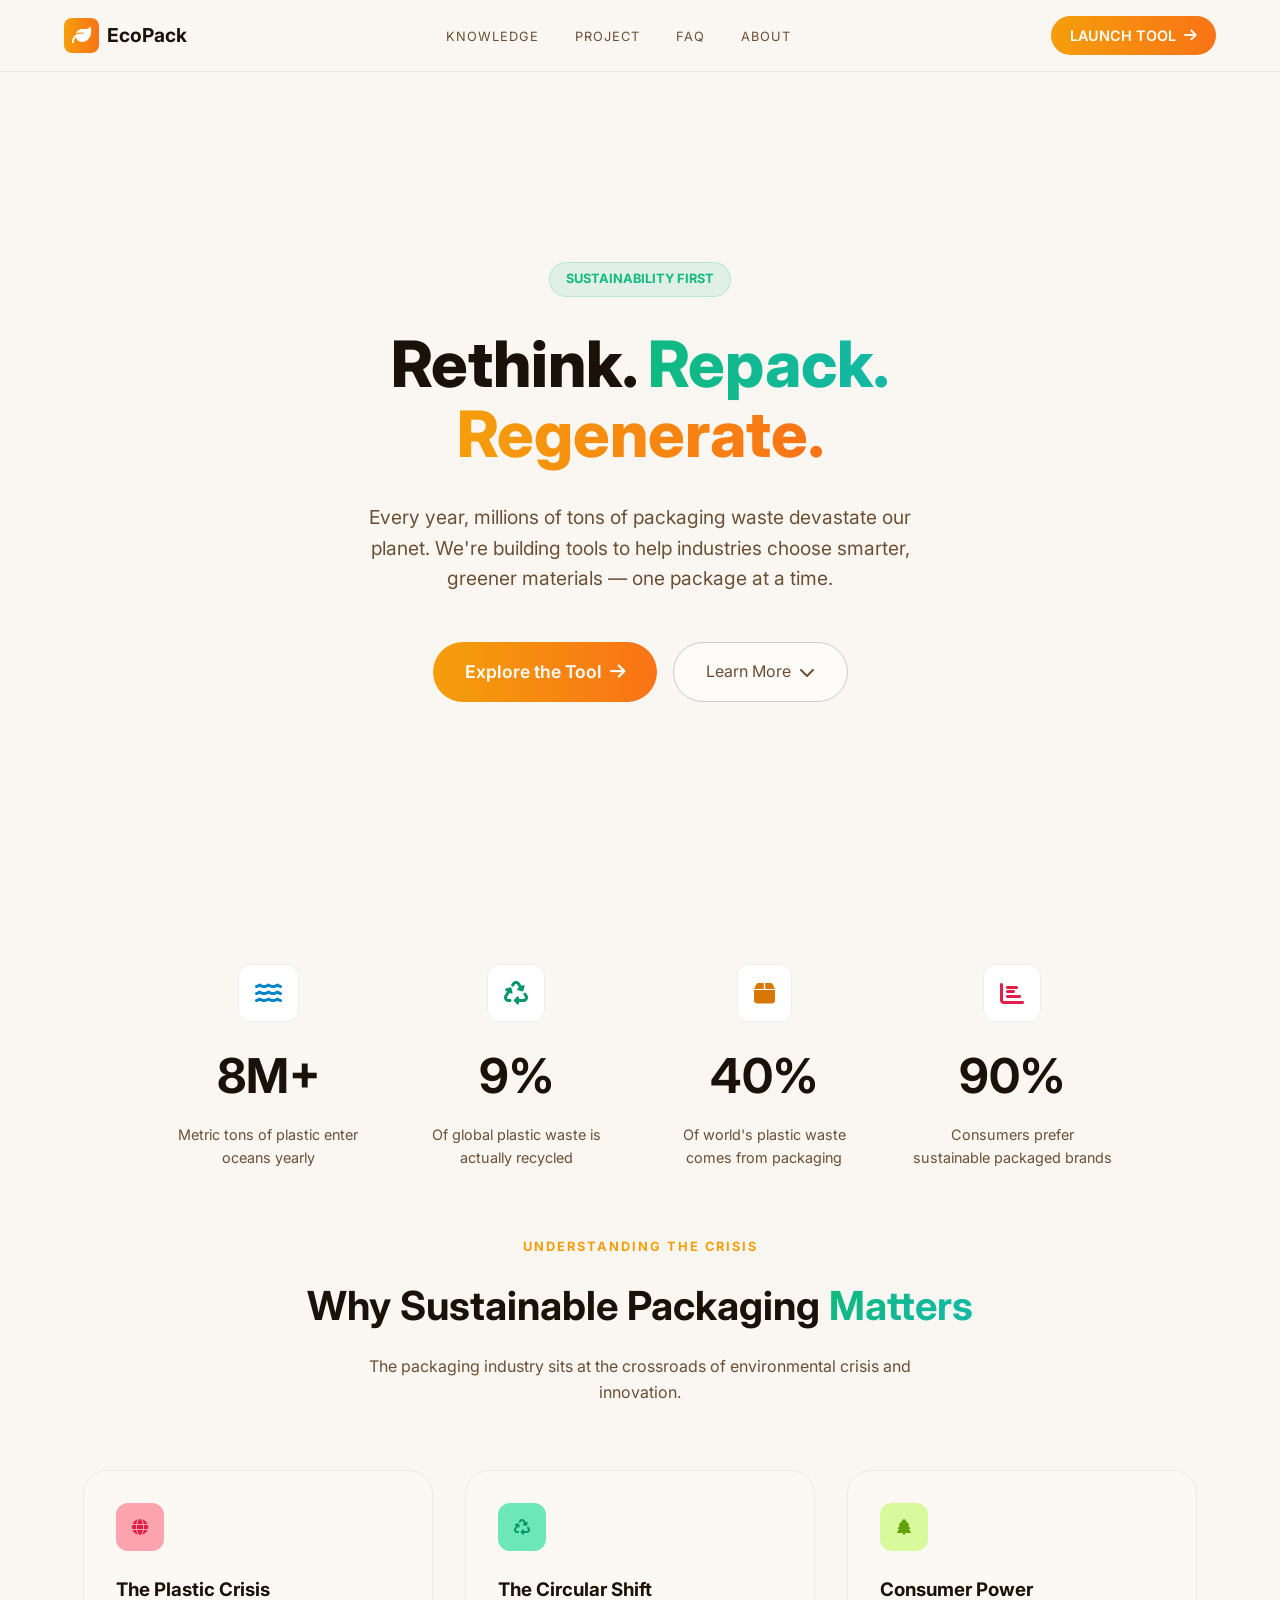
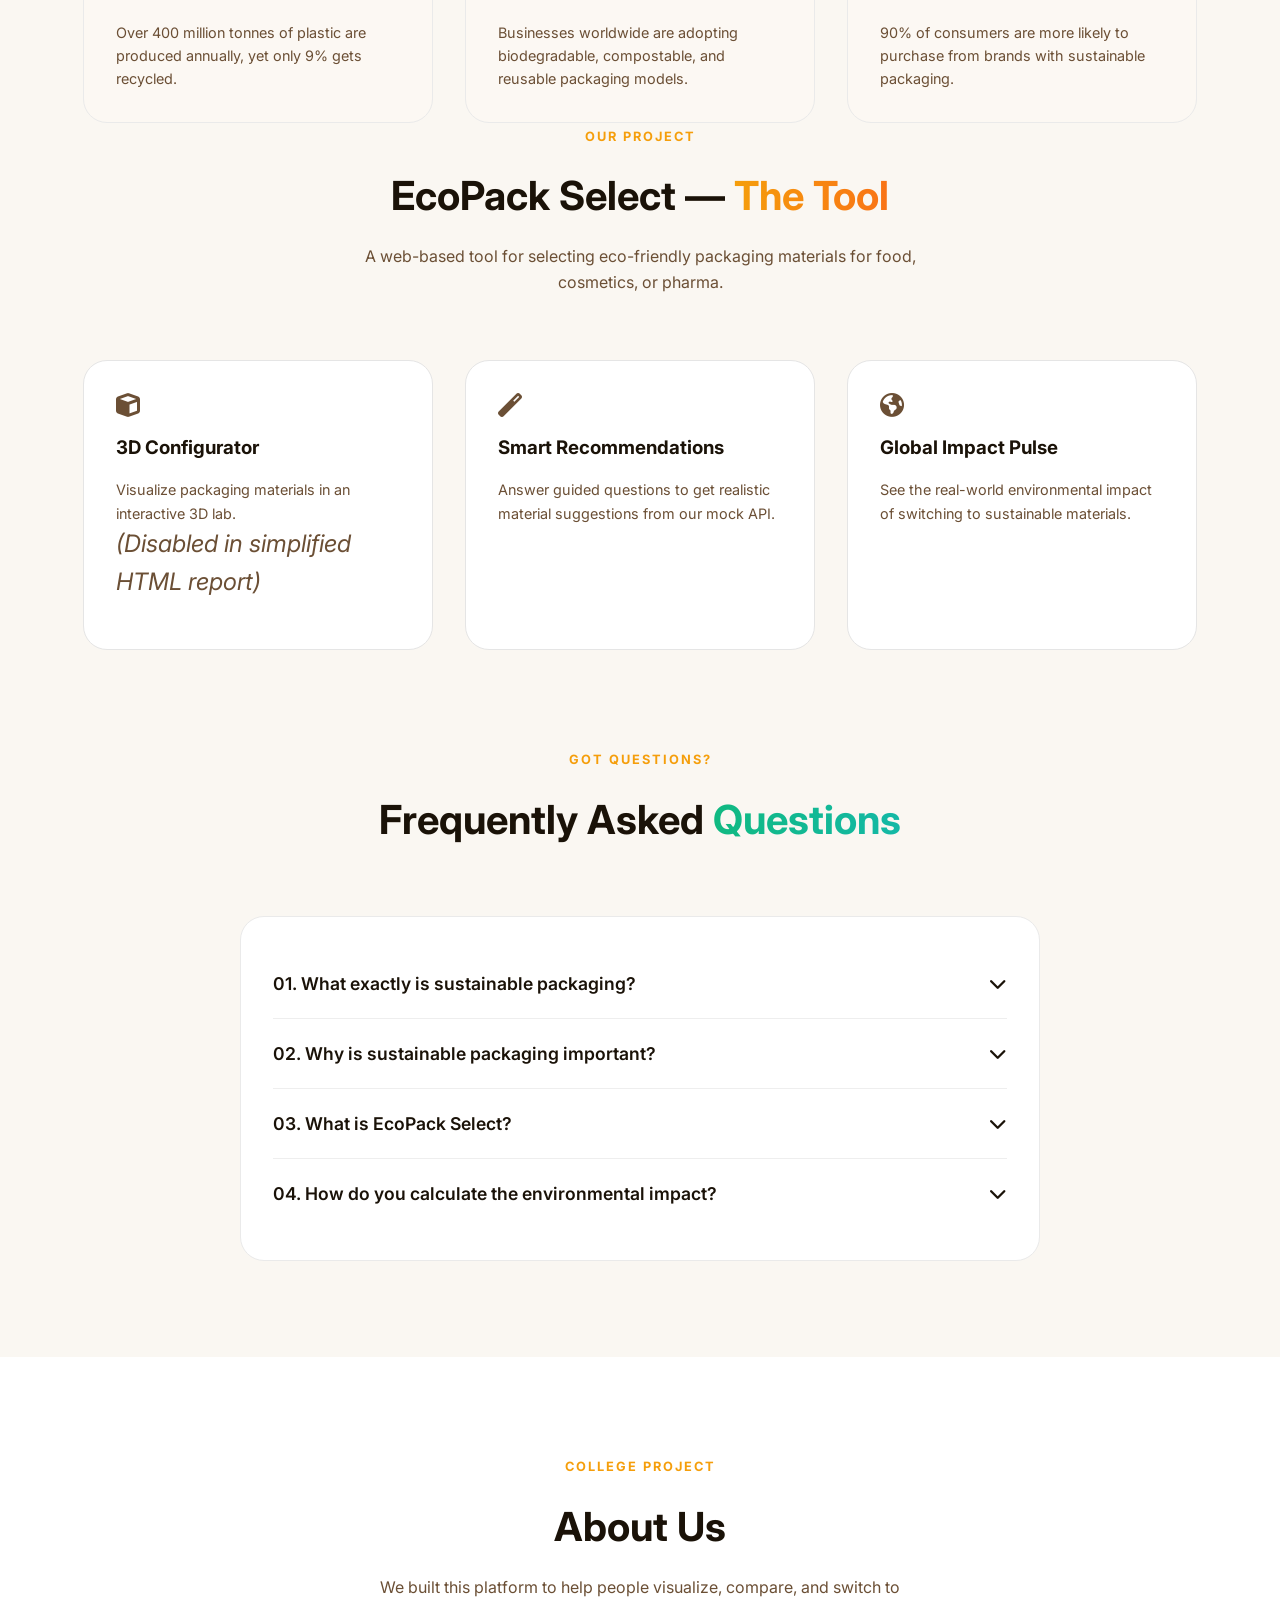
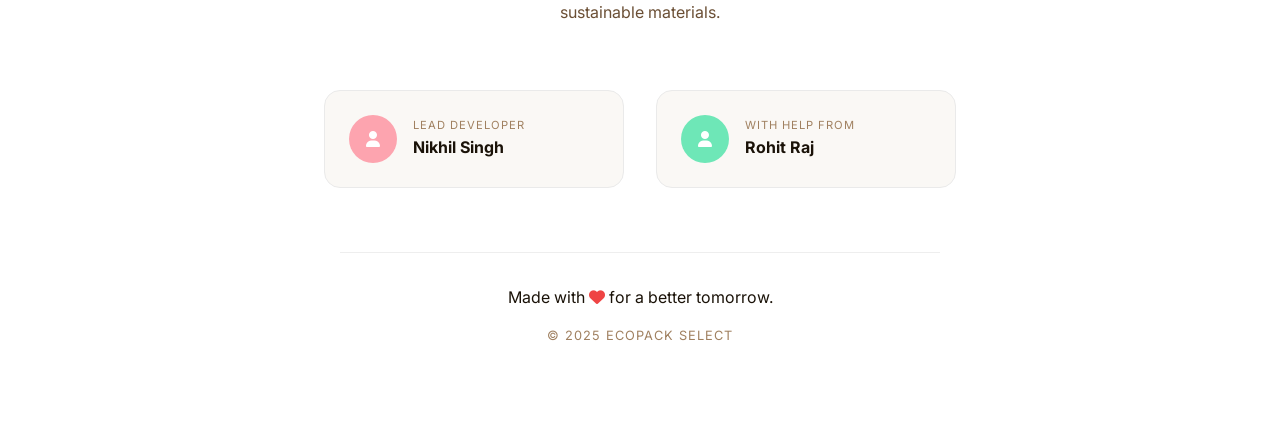
==== index.html @ 1fd07844 "add code" ====
<!DOCTYPE html>
<html lang="en">
<head>
    <meta charset="UTF-8">
    <meta name="viewport" content="width=device-width, initial-scale=1.0">
    <title>EcoPack Select - Sustainable Packaging</title>
    <link rel="stylesheet" href="css/style.css">
    <!-- Font Awesome for Icons -->
    <link rel="stylesheet" href="https://cdnjs.cloudflare.com/ajax/libs/font-awesome/6.4.0/css/all.min.css">
    <link href="https://api.fontshare.com/v2/css?f[]=clash-display@500,600,700&display=swap" rel="stylesheet">
    <link href="https://fonts.googleapis.com/css2?family=Inter:wght@400;500;600&display=swap" rel="stylesheet">
</head>
<body>
    <!-- ==========================================
         NAVIGATION BAR
         ========================================== -->
    <nav class="navbar">
        <div class="nav-container">
            <div class="logo">
                <i class="fas fa-leaf"></i>
                <span>EcoPack</span>
            </div>
            <div class="nav-links">
                <a href="#knowledge">KNOWLEDGE</a>
                <a href="#project">PROJECT</a>
                <a href="#faq">FAQ</a>
                <a href="#about">ABOUT</a>
            </div>
            <a href="tool.html" class="btn-primary">LAUNCH TOOL <i class="fas fa-arrow-right"></i></a>
        </div>
    </nav>

    <!-- ==========================================
         HERO SECTION
         ========================================== -->
    <header class="hero-section">
        <div class="hero-content">
            <div class="badge">SUSTAINABILITY FIRST</div>
            <h1 class="hero-title">
                Rethink. <span class="highlight-green">Repack.</span> <br> <span class="highlight-orange">Regenerate.</span>
            </h1>
            <p class="hero-subtitle">
                Every year, millions of tons of packaging waste devastate our planet.
                We're building tools to help industries choose smarter, greener materials — one package at a time.
            </p>
            <div class="hero-actions">
                <a href="tool.html" class="btn-primary lg">Explore the Tool <i class="fas fa-arrow-right"></i></a>
                <a href="#knowledge" class="btn-secondary">Learn More <i class="fas fa-chevron-down"></i></a>
            </div>
        </div>
    </header>

    <!-- ==========================================
         STATS SECTION
         ========================================== -->
    <section class="stats-section">
        <div class="stats-container">
            <div class="stat-item">
                <i class="fas fa-water icon-blue"></i>
                <h2>8M+</h2>
                <p>Metric tons of plastic enter oceans yearly</p>
            </div>
            <div class="stat-item">
                <i class="fas fa-recycle icon-green"></i>
                <h2>9%</h2>
                <p>Of global plastic waste is actually recycled</p>
            </div>
            <div class="stat-item">
                <i class="fas fa-box icon-orange"></i>
                <h2>40%</h2>
                <p>Of world's plastic waste comes from packaging</p>
            </div>
            <div class="stat-item">
                <i class="fas fa-chart-bar icon-red"></i>
                <h2>90%</h2>
                <p>Consumers prefer sustainable packaged brands</p>
            </div>
        </div>
    </section>

    <!-- ==========================================
         KNOWLEDGE SECTION
         ========================================== -->
    <section id="knowledge" class="knowledge-section">
        <div class="section-header">
            <span class="eyebrow">UNDERSTANDING THE CRISIS</span>
            <h2>Why Sustainable Packaging <span class="highlight-green">Matters</span></h2>
            <p>The packaging industry sits at the crossroads of environmental crisis and innovation.</p>
        </div>
        <div class="cards-container">
            <div class="card">
                <div class="card-icon red-bg"><i class="fas fa-globe"></i></div>
                <h3>The Plastic Crisis</h3>
                <p>Over 400 million tonnes of plastic are produced annually, yet only 9% gets recycled.</p>
            </div>
            <div class="card">
                <div class="card-icon green-bg"><i class="fas fa-recycle"></i></div>
                <h3>The Circular Shift</h3>
                <p>Businesses worldwide are adopting biodegradable, compostable, and reusable packaging models.</p>
            </div>
            <div class="card">
                <div class="card-icon lime-bg"><i class="fas fa-tree"></i></div>
                <h3>Consumer Power</h3>
                <p>90% of consumers are more likely to purchase from brands with sustainable packaging.</p>
            </div>
        </div>
    </section>

    <!-- ==========================================
         PROJECT SECTION
         ========================================== -->
    <section id="project" class="project-section">
        <div class="section-header">
            <span class="eyebrow">OUR PROJECT</span>
            <h2>EcoPack Select — <span class="highlight-orange">The Tool</span></h2>
            <p>A web-based tool for selecting eco-friendly packaging materials for food, cosmetics, or pharma.</p>
        </div>
        <div class="cards-container">
            <div class="card basic-card">
                <i class="fas fa-cube text-brown"></i>
                <h3>3D Configurator</h3>
                <p>Visualize packaging materials in an interactive 3D lab. <i>(Disabled in simplified HTML report)</i></p>
            </div>
            <div class="card basic-card">
                <i class="fas fa-magic text-brown"></i>
                <h3>Smart Recommendations</h3>
                <p>Answer guided questions to get realistic material suggestions from our mock API.</p>
            </div>
            <div class="card basic-card">
                <i class="fas fa-globe-americas text-brown"></i>
                <h3>Global Impact Pulse</h3>
                <p>See the real-world environmental impact of switching to sustainable materials.</p>
            </div>
        </div>
    </section>

    <!-- ==========================================
         FAQ SECTION
         ========================================== -->
    <section id="faq" class="faq-section">
        <div class="section-header">
            <span class="eyebrow">GOT QUESTIONS?</span>
            <h2>Frequently Asked <span class="highlight-green">Questions</span></h2>
        </div>
        <div class="faq-container" id="faq-container">
            <!-- FAQs injected by JavaScript -->
        </div>
    </section>

    <!-- ==========================================
         ABOUT US SECTION
         ========================================== -->
    <section id="about" class="about-section">
        <div class="section-header">
            <span class="eyebrow">COLLEGE PROJECT</span>
            <h2>About Us</h2>
            <p>We built this platform to help people visualize, compare, and switch to sustainable materials.</p>
        </div>
        <div class="team-container">
            <div class="team-card">
                <div class="avatar red-bg"><i class="fas fa-user"></i></div>
                <div>
                    <div class="role">LEAD DEVELOPER</div>
                    <div class="name">Nikhil Singh</div>
                </div>
            </div>
            <div class="team-card">
                <div class="avatar green-bg"><i class="fas fa-user"></i></div>
                <div>
                    <div class="role">WITH HELP FROM</div>
                    <div class="name">Rohit Raj</div>
                </div>
            </div>
        </div>
        <div class="footer">
            <p>Made with <i class="fas fa-heart text-red"></i> for a better tomorrow.</p>
            <p class="copyright">© 2025 ECOPACK SELECT</p>
        </div>
    </section>

    <script src="js/script.js"></script>
</body>
</html>
---- css/style.css ----
/* ==========================================
   GLOBAL VARIABLES & RESET
   ========================================== */
:root {
    --bg-color: #0a0a0f;
    --text-primary: #1a1208;
    --text-secondary: #6b4f35;
    --white: #ffffff;
    --accent-orange: #f59e0b;
    --accent-green: #10b981;
    --accent-red: #ef4444;
    --accent-lime: #84cc16;
    --font-heading: 'Clash Display', 'Inter', sans-serif;
    --font-body: 'Inter', sans-serif;
    --transition: 0.3s ease;
}

* {
    margin: 0;
    padding: 0;
    box-sizing: border-box;
}

body {
    font-family: var(--font-body);
    background-color: #faf7f2;
    color: var(--text-primary);
    line-height: 1.6;
    overflow-x: hidden;
}

h1, h2, h3, h4, h5, h6 {
    font-family: var(--font-heading);
}

html { scroll-behavior: smooth; }

/* ==========================================
   UTILITY CLASSES
   ========================================== */
.highlight-green {
    background: linear-gradient(to right, #10b981, #14b8a6);
    -webkit-background-clip: text;
    -webkit-text-fill-color: transparent;
}
.highlight-orange {
    background: linear-gradient(to right, #f59e0b, #f97316);
    -webkit-background-clip: text;
    -webkit-text-fill-color: transparent;
}
.text-brown { color: var(--text-secondary); }
.text-green { color: var(--accent-green); }
.text-orange { color: var(--accent-orange); }
.text-red { color: var(--accent-red); }
.mt-4 { margin-top: 1rem; }
.w-full { width: 100%; }
.text-center { text-align: center; }
.hidden { display: none !important; }

/* ==========================================
   BUTTONS
   ========================================== */
.btn-primary {
    background: linear-gradient(to right, #f59e0b, #f97316);
    color: white;
    padding: 0.5rem 1.2rem;
    border-radius: 50px;
    text-decoration: none;
    font-weight: 600;
    font-size: 0.9rem;
    transition: var(--transition);
    display: inline-flex;
    align-items: center;
    gap: 0.5rem;
    border: none;
    cursor: pointer;
}
.btn-primary:hover { transform: scale(1.05); box-shadow: 0 4px 15px rgba(245, 158, 11, 0.3); }

.btn-primary.lg { padding: 1rem 2rem; font-size: 1.1rem; }

.btn-secondary {
    background: rgba(255, 255, 255, 0.5);
    border: 1px solid #ccc;
    color: var(--text-secondary);
    padding: 1rem 2rem;
    border-radius: 50px;
    text-decoration: none;
    transition: var(--transition);
    display: inline-flex;
    align-items: center;
    gap: 0.5rem;
    cursor: pointer;
}
.btn-secondary:hover { border-color: var(--accent-orange); color: var(--accent-orange); }

/* ==========================================
   NAVIGATION
   ========================================== */
.navbar {
    position: fixed;
    top: 0; width: 100%;
    background: rgba(250, 247, 242, 0.9);
    backdrop-filter: blur(10px);
    z-index: 100;
    border-bottom: 1px solid rgba(160, 120, 80, 0.1);
}
.nav-container {
    max-width: 1200px; margin: 0 auto;
    display: flex; justify-content: space-between; align-items: center;
    padding: 1rem 1.5rem;
}
.logo {
    display: flex; align-items: center; gap: 0.5rem;
    font-weight: bold; font-size: 1.2rem;
    font-family: var(--font-heading);
}
.logo i {
    background: linear-gradient(to right, #f59e0b, #f97316);
    color: white; padding: 0.5rem; border-radius: 8px;
}
.nav-links a {
    text-decoration: none; color: var(--text-secondary);
    margin: 0 1rem; font-size: 0.8rem; letter-spacing: 1px;
    transition: var(--transition);
}
.nav-links a:hover { color: var(--accent-orange); }

/* ==========================================
   HERO SECTION
   ========================================== */
.hero-section {
    min-height: 100vh;
    display: flex; flex-direction: column; justify-content: center; align-items: center;
    text-align: center; padding: 6rem 1.5rem 2rem;
}
.badge {
    display: inline-block; padding: 0.4rem 1rem;
    border-radius: 50px; font-size: 0.8rem; font-weight: bold;
    background: rgba(16, 185, 129, 0.1); color: var(--accent-green);
    border: 1px solid rgba(16, 185, 129, 0.2);
    margin-bottom: 2rem;
}
.hero-title { font-size: 4rem; font-weight: 800; line-height: 1.1; margin-bottom: 2rem; }
.hero-subtitle { font-size: 1.2rem; color: var(--text-secondary); max-width: 600px; margin: 0 auto 3rem; }
.hero-actions { display: flex; gap: 1rem; justify-content: center; }

/* ==========================================
   STATS SECTION
   ========================================== */
.stats-section { padding: 4rem 1.5rem; }
.stats-container { display: flex; justify-content: center; gap: 3rem; flex-wrap: wrap; max-width: 1000px; margin: 0 auto; }
.stat-item { text-align: center; width: 200px; }
.stat-item i { font-size: 1.5rem; margin-bottom: 1rem; padding: 1rem; border-radius: 12px; background: white; border: 1px solid #eee; }
.icon-blue { color: #0284c7; }
.icon-green { color: #059669; }
.icon-orange { color: #d97706; }
.icon-red { color: #e11d48; }
.stat-item h2 { font-size: 3rem; margin-bottom: 0.5rem; }
.stat-item p { font-size: 0.9rem; color: var(--text-secondary); }

/* ==========================================
   COMMON SECTIONS
   ========================================== */
.section-header { text-align: center; margin-bottom: 4rem; }
.eyebrow { font-size: 0.8rem; letter-spacing: 2px; color: var(--accent-orange); font-weight: bold; }
.section-header h2 { font-size: 2.5rem; margin: 1rem 0; }
.section-header p { color: var(--text-secondary); max-width: 600px; margin: 0 auto; }

/* Cards Grid */
.cards-container { display: flex; justify-content: center; gap: 2rem; flex-wrap: wrap; max-width: 1200px; margin: 0 auto; padding: 0 1.5rem; }
.card { background: rgba(253, 249, 243, 0.9); padding: 2rem; border-radius: 1.5rem; width: 350px; border: 1px solid #eaeaea; transition: var(--transition); }
.card:hover { transform: translateY(-10px); box-shadow: 0 10px 30px rgba(0,0,0,0.05); }
.card-icon { width: 3rem; height: 3rem; border-radius: 12px; display: flex; align-items: center; justify-content: center; margin-bottom: 1.5rem; color: white; }
.red-bg { background: #fda4af; color: #e11d48; }
.green-bg { background: #6ee7b7; color: #059669; }
.lime-bg { background: #d9f99d; color: #65a30d; }
.basic-card { background: white; border: 1px solid #e5e5e5; }
.basic-card i { font-size: 1.5rem; margin-bottom: 1rem; display: block; }
.card h3 { margin-bottom: 1rem; }
.card p { color: var(--text-secondary); font-size: 0.9rem; }

/* ==========================================
   FAQ SECTION
   ========================================== */
.faq-section { padding: 6rem 1.5rem; }
.faq-container { max-width: 800px; margin: 0 auto; background: white; padding: 2rem; border-radius: 1.5rem; border: 1px solid #eaeaea; }
.faq-item { border-bottom: 1px solid #eee; padding: 1.5rem 0; }
.faq-item:last-child { border-bottom: none; }
.faq-question { width: 100%; display: flex; justify-content: space-between; align-items: center; background: none; border: none; font-size: 1.1rem; font-weight: 600; cursor: pointer; text-align: left; font-family: var(--font-heading); color: var(--text-primary); }
.faq-answer { max-height: 0; overflow: hidden; transition: max-height 0.3s ease; color: var(--text-secondary); font-size: 0.95rem; margin-top: 0; }
.faq-item.active .faq-answer { max-height: 200px; margin-top: 1rem; }
.faq-item.active .faq-question i { transform: rotate(180deg); color: var(--accent-orange); transition: var(--transition); }

/* ==========================================
   ABOUT US SECTION
   ========================================== */
.about-section { padding: 6rem 1.5rem; background: #fff; }
.team-container { display: flex; justify-content: center; gap: 2rem; max-width: 800px; margin: 0 auto 4rem; flex-wrap: wrap; }
.team-card { display: flex; align-items: center; gap: 1rem; background: #faf8f5; padding: 1.5rem; border-radius: 1rem; width: 300px; border: 1px solid #eaeaea; }
.avatar { width: 3rem; height: 3rem; border-radius: 50%; display: flex; align-items: center; justify-content: center; color: white;}
.role { font-size: 0.7rem; color: #a08060; letter-spacing: 1px; }
.name { font-weight: bold; }
.footer { text-align: center; border-top: 1px solid #eee; padding-top: 2rem; max-width: 600px; margin: 0 auto;}
.copyright { font-size: 0.8rem; color: #a08060; margin-top: 1rem; letter-spacing: 1px; }

/* ==========================================
   TOOL PAGE STYLES
   ========================================== */
.tool-body { background: #faf7f2; }
.back-link { text-decoration: none; color: var(--text-secondary); font-weight: 600; display: inline-flex; align-items: center; gap: 0.5rem; }
.back-link:hover { color: var(--accent-orange); }
.nav-title { font-weight: bold; font-family: var(--font-heading); }
.tool-main { min-height: 100vh; padding: 8rem 1.5rem 4rem; display: flex; flex-direction: column; align-items: center; justify-content: center; }
.wizard-container, .result-container { background: white; padding: 3rem; border-radius: 1.5rem; box-shadow: 0 10px 40px rgba(0,0,0,0.05); border: 1px solid #eaeaea; width: 100%; max-width: 500px; }
.wizard-container h2 { margin-bottom: 0.5rem; }
.wizard-container p { color: var(--text-secondary); margin-bottom: 2rem; font-size: 0.9rem; }
.form-group { margin-bottom: 1.5rem; }
.form-group label { display: block; margin-bottom: 0.5rem; font-weight: 500; font-size: 0.9rem; }
.form-control { width: 100%; padding: 0.8rem; border-radius: 8px; border: 1px solid #ccc; font-family: var(--font-body); }
.form-control:focus { outline: none; border-color: var(--accent-orange); }

.loading-spinner { text-align: center; padding: 3rem; color: var(--accent-orange); font-size: 1.2rem; }
.loading-spinner i { margin-right: 0.5rem; }

.material-title { font-size: 2rem; margin: 1rem 0; }
.material-desc { color: var(--text-secondary); margin-bottom: 2rem; }
.metrics-grid { display: flex; gap: 1rem; flex-wrap: wrap; }
.metric-box { flex: 1; padding: 1.5rem; background: #faf8f5; border-radius: 1rem; text-align: center; border: 1px solid #eaeaea; min-width: 120px;}
.metric-box i { font-size: 1.5rem; margin-bottom: 0.5rem; display: block; }
.metric-box span { font-size: 1.2rem; font-weight: bold; display: block; }
.metric-box small { color: var(--text-secondary); font-size: 0.8rem; }
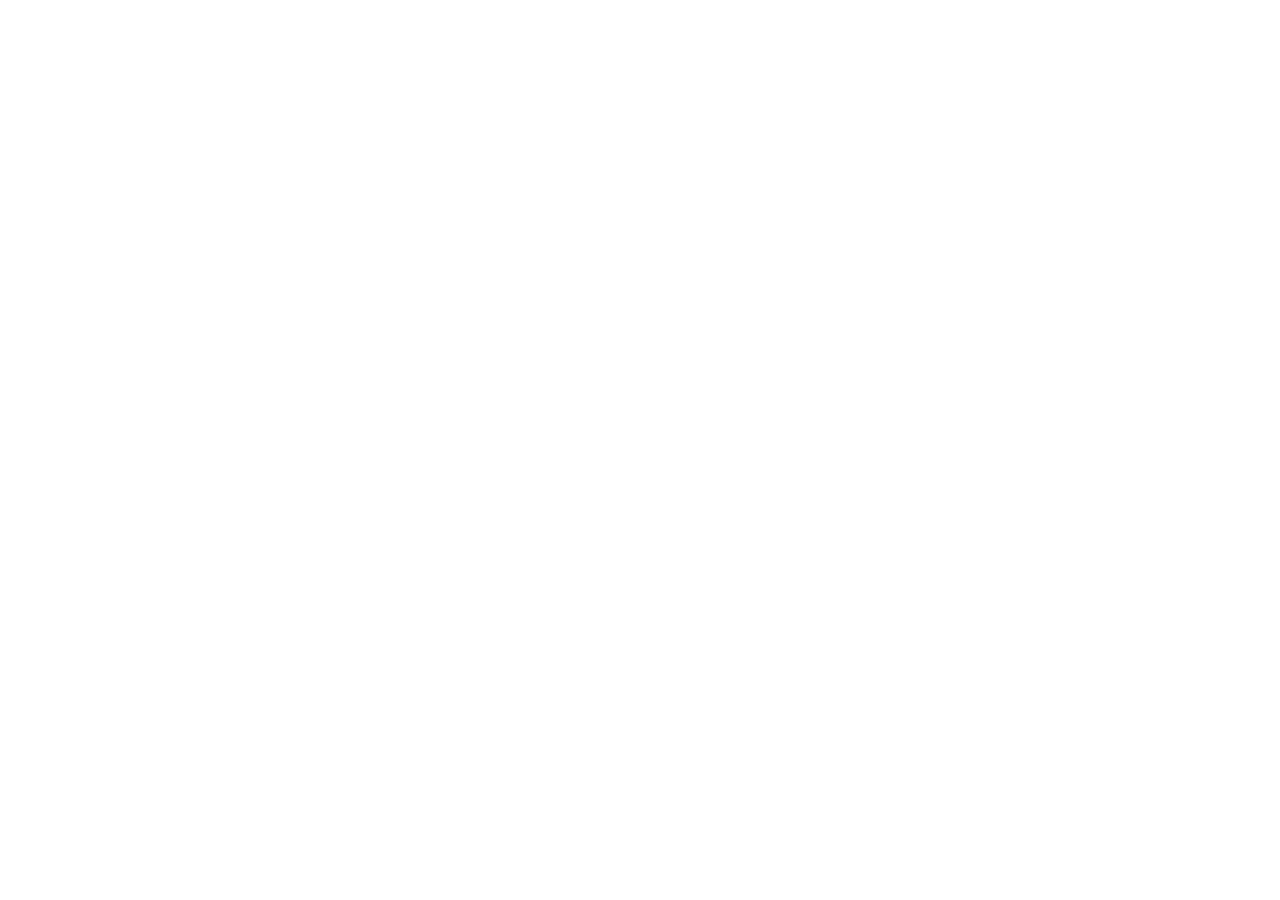
==== commit b39f476b: "Add code" ====
--- a/index.html
+++ b/index.html
@@ -1,183 +1,15 @@
-<!DOCTYPE html>
+<!doctype html>
 <html lang="en">
-<head>
-    <meta charset="UTF-8">
-    <meta name="viewport" content="width=device-width, initial-scale=1.0">
-    <title>EcoPack Select - Sustainable Packaging</title>
-    <link rel="stylesheet" href="css/style.css">
-    <!-- Font Awesome for Icons -->
-    <link rel="stylesheet" href="https://cdnjs.cloudflare.com/ajax/libs/font-awesome/6.4.0/css/all.min.css">
+  <head>
+    <meta charset="UTF-8" />
+    <link rel="icon" type="image/svg+xml" href="/favicon.svg" />
+    <meta name="viewport" content="width=device-width, initial-scale=1.0" />
+    <title>EcoPack Select - Lab Report Simulator</title>
     <link href="https://api.fontshare.com/v2/css?f[]=clash-display@500,600,700&display=swap" rel="stylesheet">
-    <link href="https://fonts.googleapis.com/css2?family=Inter:wght@400;500;600&display=swap" rel="stylesheet">
-</head>
-<body>
-    <!-- ==========================================
-         NAVIGATION BAR
-         ========================================== -->
-    <nav class="navbar">
-        <div class="nav-container">
-            <div class="logo">
-                <i class="fas fa-leaf"></i>
-                <span>EcoPack</span>
-            </div>
-            <div class="nav-links">
-                <a href="#knowledge">KNOWLEDGE</a>
-                <a href="#project">PROJECT</a>
-                <a href="#faq">FAQ</a>
-                <a href="#about">ABOUT</a>
-            </div>
-            <a href="tool.html" class="btn-primary">LAUNCH TOOL <i class="fas fa-arrow-right"></i></a>
-        </div>
-    </nav>
-
-    <!-- ==========================================
-         HERO SECTION
-         ========================================== -->
-    <header class="hero-section">
-        <div class="hero-content">
-            <div class="badge">SUSTAINABILITY FIRST</div>
-            <h1 class="hero-title">
-                Rethink. <span class="highlight-green">Repack.</span> <br> <span class="highlight-orange">Regenerate.</span>
-            </h1>
-            <p class="hero-subtitle">
-                Every year, millions of tons of packaging waste devastate our planet.
-                We're building tools to help industries choose smarter, greener materials — one package at a time.
-            </p>
-            <div class="hero-actions">
-                <a href="tool.html" class="btn-primary lg">Explore the Tool <i class="fas fa-arrow-right"></i></a>
-                <a href="#knowledge" class="btn-secondary">Learn More <i class="fas fa-chevron-down"></i></a>
-            </div>
-        </div>
-    </header>
-
-    <!-- ==========================================
-         STATS SECTION
-         ========================================== -->
-    <section class="stats-section">
-        <div class="stats-container">
-            <div class="stat-item">
-                <i class="fas fa-water icon-blue"></i>
-                <h2>8M+</h2>
-                <p>Metric tons of plastic enter oceans yearly</p>
-            </div>
-            <div class="stat-item">
-                <i class="fas fa-recycle icon-green"></i>
-                <h2>9%</h2>
-                <p>Of global plastic waste is actually recycled</p>
-            </div>
-            <div class="stat-item">
-                <i class="fas fa-box icon-orange"></i>
-                <h2>40%</h2>
-                <p>Of world's plastic waste comes from packaging</p>
-            </div>
-            <div class="stat-item">
-                <i class="fas fa-chart-bar icon-red"></i>
-                <h2>90%</h2>
-                <p>Consumers prefer sustainable packaged brands</p>
-            </div>
-        </div>
-    </section>
-
-    <!-- ==========================================
-         KNOWLEDGE SECTION
-         ========================================== -->
-    <section id="knowledge" class="knowledge-section">
-        <div class="section-header">
-            <span class="eyebrow">UNDERSTANDING THE CRISIS</span>
-            <h2>Why Sustainable Packaging <span class="highlight-green">Matters</span></h2>
-            <p>The packaging industry sits at the crossroads of environmental crisis and innovation.</p>
-        </div>
-        <div class="cards-container">
-            <div class="card">
-                <div class="card-icon red-bg"><i class="fas fa-globe"></i></div>
-                <h3>The Plastic Crisis</h3>
-                <p>Over 400 million tonnes of plastic are produced annually, yet only 9% gets recycled.</p>
-            </div>
-            <div class="card">
-                <div class="card-icon green-bg"><i class="fas fa-recycle"></i></div>
-                <h3>The Circular Shift</h3>
-                <p>Businesses worldwide are adopting biodegradable, compostable, and reusable packaging models.</p>
-            </div>
-            <div class="card">
-                <div class="card-icon lime-bg"><i class="fas fa-tree"></i></div>
-                <h3>Consumer Power</h3>
-                <p>90% of consumers are more likely to purchase from brands with sustainable packaging.</p>
-            </div>
-        </div>
-    </section>
-
-    <!-- ==========================================
-         PROJECT SECTION
-         ========================================== -->
-    <section id="project" class="project-section">
-        <div class="section-header">
-            <span class="eyebrow">OUR PROJECT</span>
-            <h2>EcoPack Select — <span class="highlight-orange">The Tool</span></h2>
-            <p>A web-based tool for selecting eco-friendly packaging materials for food, cosmetics, or pharma.</p>
-        </div>
-        <div class="cards-container">
-            <div class="card basic-card">
-                <i class="fas fa-cube text-brown"></i>
-                <h3>3D Configurator</h3>
-                <p>Visualize packaging materials in an interactive 3D lab. <i>(Disabled in simplified HTML report)</i></p>
-            </div>
-            <div class="card basic-card">
-                <i class="fas fa-magic text-brown"></i>
-                <h3>Smart Recommendations</h3>
-                <p>Answer guided questions to get realistic material suggestions from our mock API.</p>
-            </div>
-            <div class="card basic-card">
-                <i class="fas fa-globe-americas text-brown"></i>
-                <h3>Global Impact Pulse</h3>
-                <p>See the real-world environmental impact of switching to sustainable materials.</p>
-            </div>
-        </div>
-    </section>
-
-    <!-- ==========================================
-         FAQ SECTION
-         ========================================== -->
-    <section id="faq" class="faq-section">
-        <div class="section-header">
-            <span class="eyebrow">GOT QUESTIONS?</span>
-            <h2>Frequently Asked <span class="highlight-green">Questions</span></h2>
-        </div>
-        <div class="faq-container" id="faq-container">
-            <!-- FAQs injected by JavaScript -->
-        </div>
-    </section>
-
-    <!-- ==========================================
-         ABOUT US SECTION
-         ========================================== -->
-    <section id="about" class="about-section">
-        <div class="section-header">
-            <span class="eyebrow">COLLEGE PROJECT</span>
-            <h2>About Us</h2>
-            <p>We built this platform to help people visualize, compare, and switch to sustainable materials.</p>
-        </div>
-        <div class="team-container">
-            <div class="team-card">
-                <div class="avatar red-bg"><i class="fas fa-user"></i></div>
-                <div>
-                    <div class="role">LEAD DEVELOPER</div>
-                    <div class="name">Nikhil Singh</div>
-                </div>
-            </div>
-            <div class="team-card">
-                <div class="avatar green-bg"><i class="fas fa-user"></i></div>
-                <div>
-                    <div class="role">WITH HELP FROM</div>
-                    <div class="name">Rohit Raj</div>
-                </div>
-            </div>
-        </div>
-        <div class="footer">
-            <p>Made with <i class="fas fa-heart text-red"></i> for a better tomorrow.</p>
-            <p class="copyright">© 2025 ECOPACK SELECT</p>
-        </div>
-    </section>
-
-    <script src="js/script.js"></script>
-</body>
+    <link href="https://fonts.googleapis.com/css2?family=Inter:wght@400;500;600&family=Orbitron:wght@600;800&display=swap" rel="stylesheet">
+  </head>
+  <body>
+    <div id="root"></div>
+    <script type="module" src="/src/main.jsx"></script>
+  </body>
 </html>
